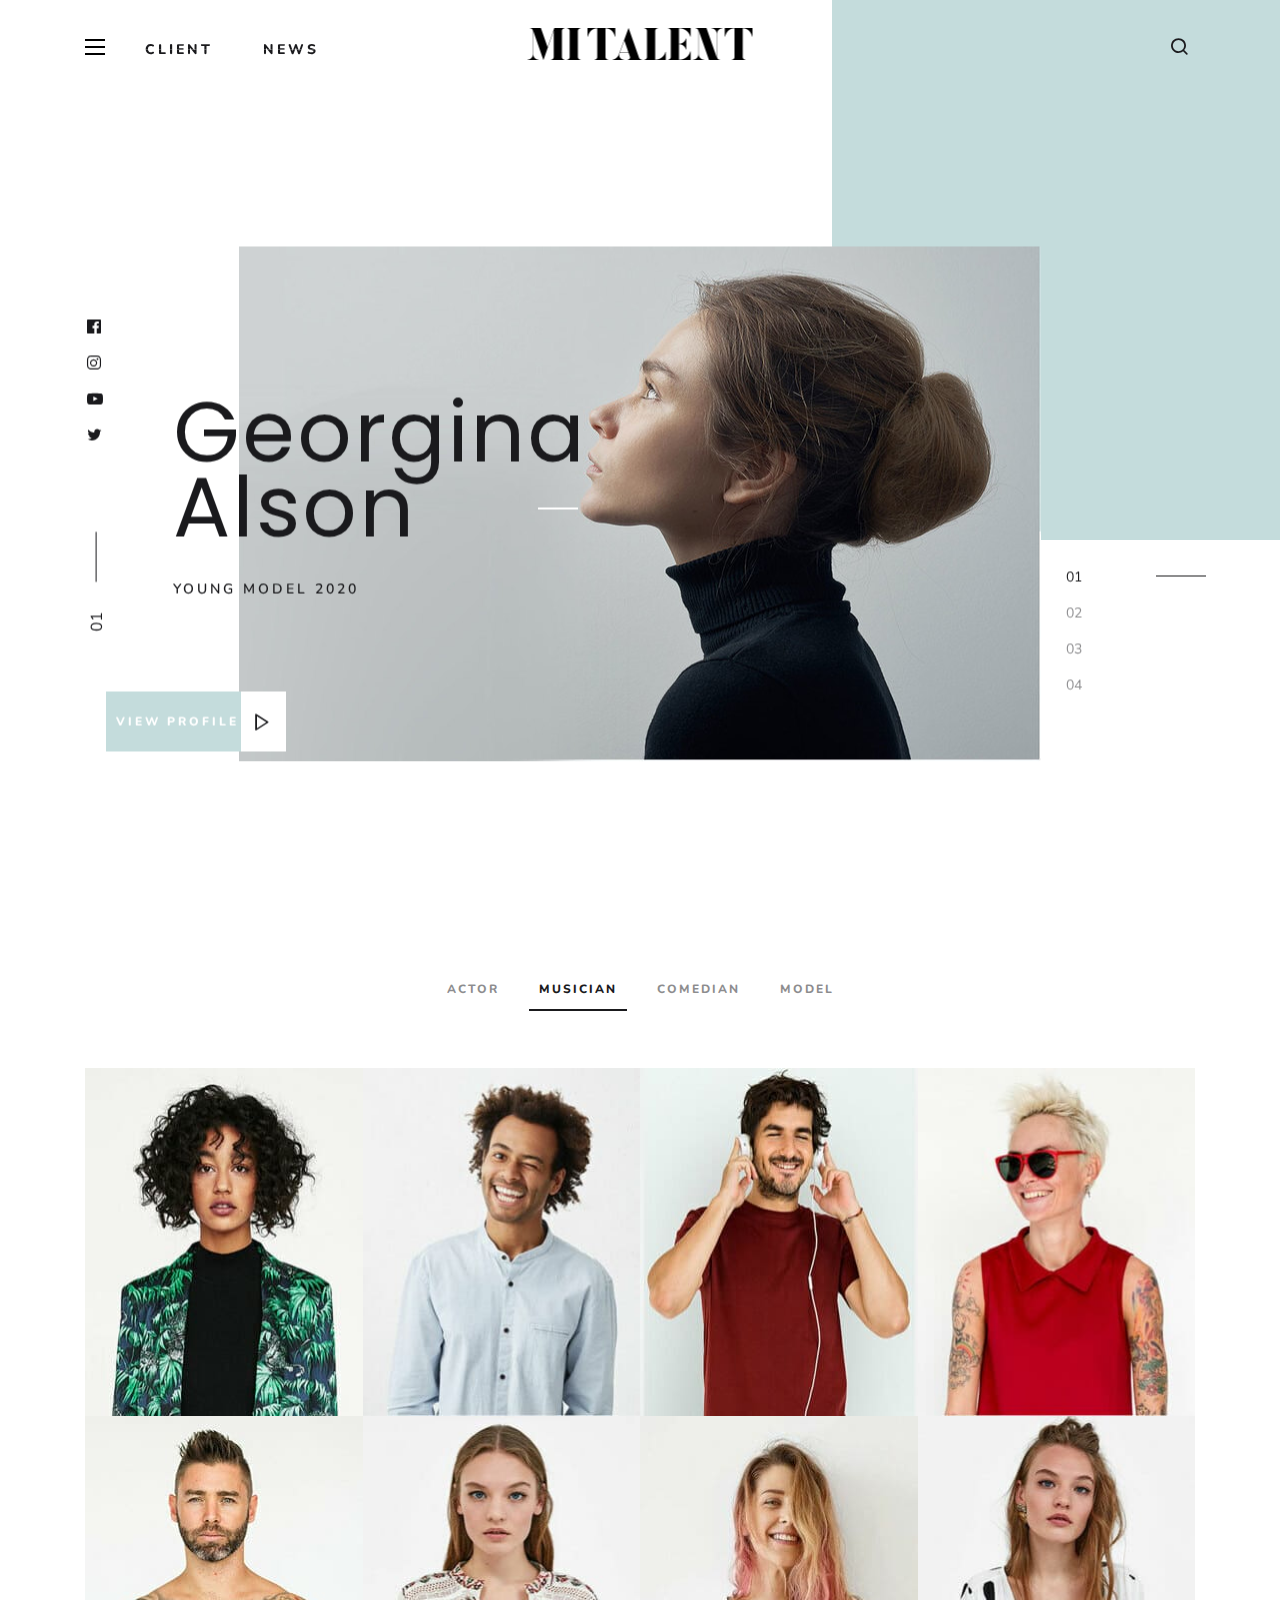
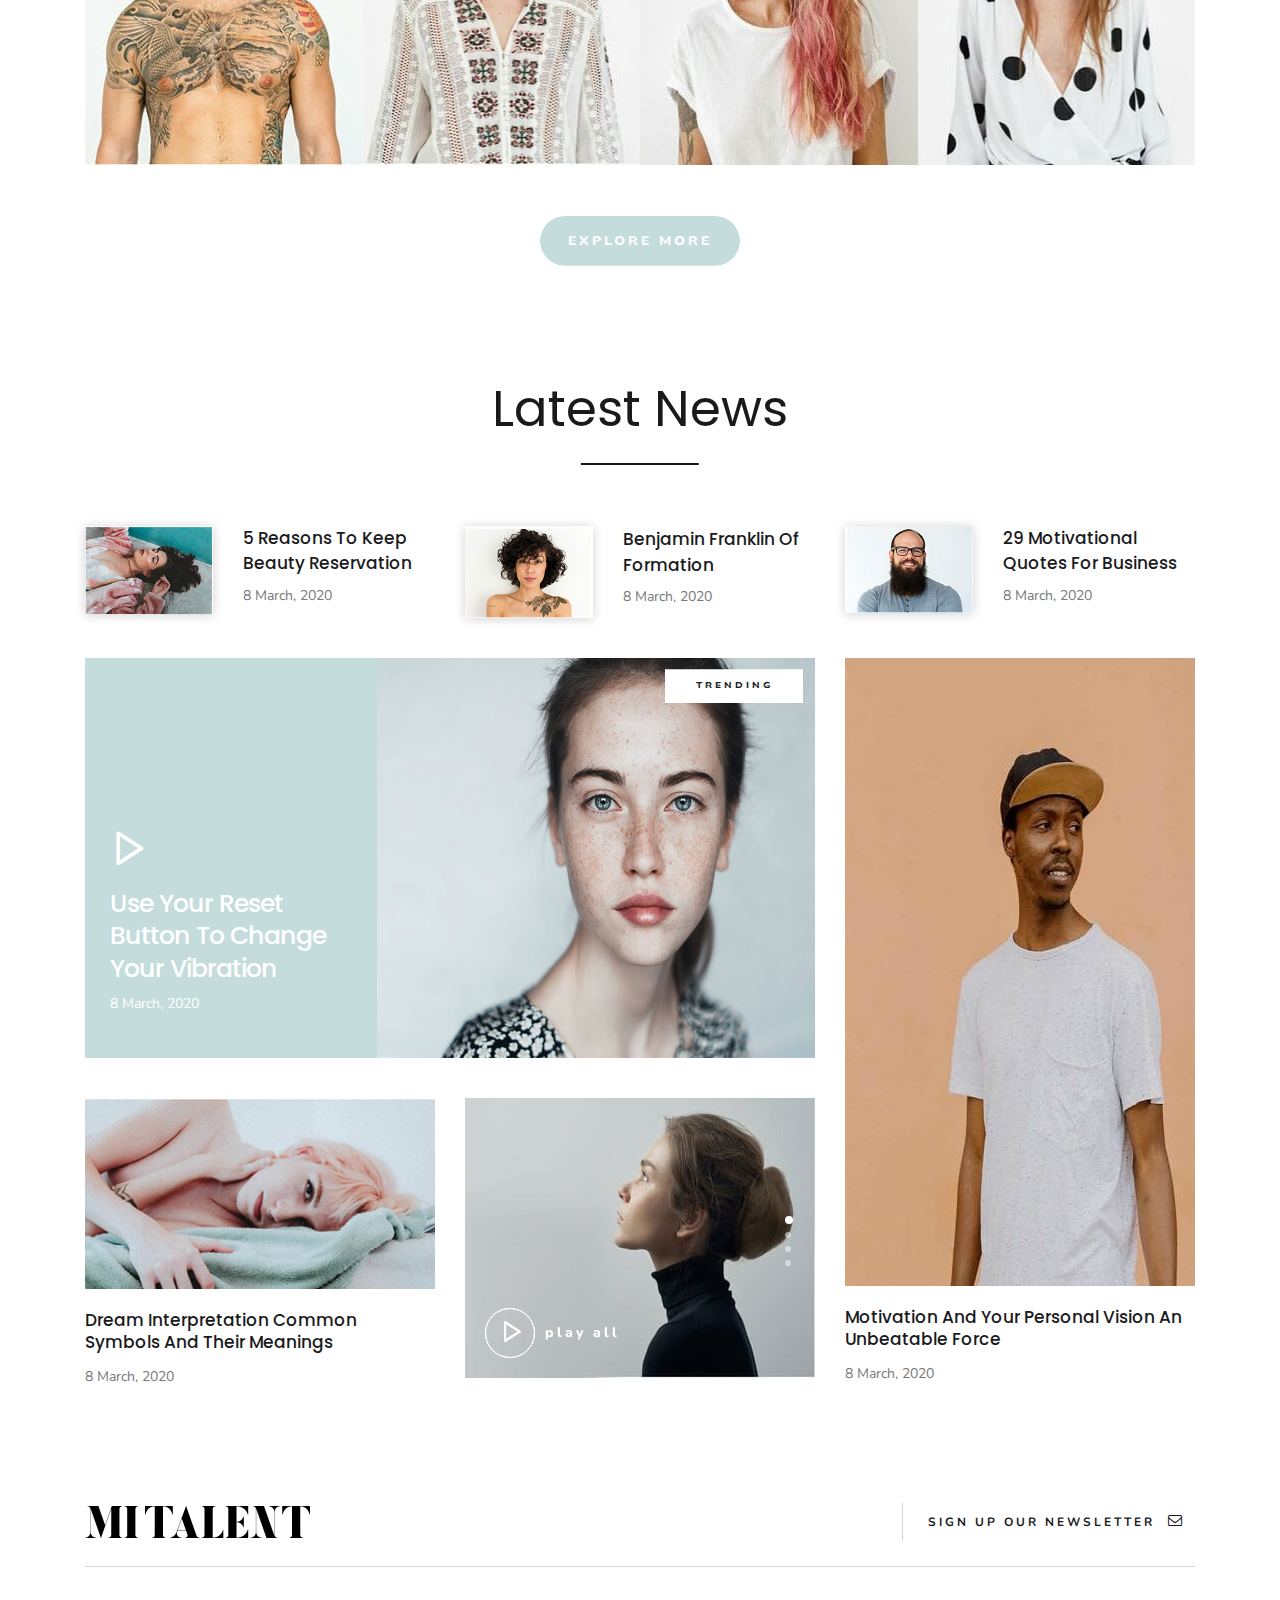
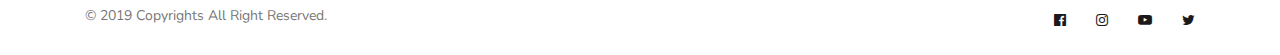
==== index.html @ 2afde76d "first commit" ====
<!DOCTYPE html>
<html lang="en">
  <head>
    <meta charset="UTF-8">
    <meta name="viewport" content="width=device-width, initial-scale=1.0">
    <meta http-equiv="X-UA-Compatible" content="ie=edge">
    <meta name="description" content="FrontEnd developer : khaled mahmoud ">
    <title>MITALENT</title>
    <link rel="stylesheet" href="https://fonts.googleapis.com/css?family=Nunito:300,400,600,700,800,900|Poppins:300,400,500,700,800,900&amp;display=swap">
    <link rel="stylesheet" href="font/style.css">
    <link rel="stylesheet" href="css/main.css">
  </head>
  <body>
    <header class="ourHeader">
      <!--start navbar-->
      <nav class="fixed-top">
        <div class="container">
          <div class="nav-container">
            <div class="nav-box">
              <div class="toggle"><span class="one"></span><span class="two"></span><span class="three"></span></div>
              <ul class="list-one">
                <li><a href="#" data-text="Client">Client</a></li>
                <li><a href="#" data-text="News">News</a></li>
              </ul>
            </div>
            <div class="logo-box"><img src="img/logo.png" alt="MITALENT logo"></div>
            <div class="search-box">
              <form>
                <button class="search"><i class="icon-search"></i></button>
                <input class="search-input" type="search" placeholder="Search">
              </form>
            </div>
          </div>
        </div>
        <div class="list-two">
          <ul>
            <li><a href="#" data-text="home">Home</a></li>
            <li><a href="#" data-text="About">About</a></li>
            <li><a href="#" data-text="Client">Client</a></li>
            <li><a href="#" data-text="Contact">Contact</a></li>
            <li><a href="#" data-text="News">News</a></li>
            <li><a href="#" data-text="Profile">Profile</a></li>
            <li><a href="#" data-text="Blog">Blog</a></li>
          </ul>
        </div>
      </nav>
      <!--start header-->
      <div class="main-header">
        <div class="container">
          <div class="swiper-container container">
            <div class="swiper-wrapper">
              <div class="swiper-slide">
                <div class="slid-body">
                  <div class="img-box"><img src="img/home_header/h1.jpg" alt="slid img">
                    <div class="titel">
                      <h2>Georgina <span>Alson</span></h2>
                      <p>young model 2020</p>
                    </div>
                    <div class="btn-profile"><a href="#">View profile <span> <i class="icon-play"></i></span></a></div>
                  </div>
                  <div class="icon-box">
                    <ul>
                      <li><a href="#"><i class="icon-facebook-official"></i></a></li>
                      <li><a href="#"><i class="icon-instagram"></i></a></li>
                      <li><a href="#"><i class="icon-youtube-play"></i></a></li>
                      <li><a href="#"><i class="icon-twitter"></i></a></li>
                    </ul>
                  </div>
                  <div class="num-box">
                    <p>01</p>
                  </div>
                </div>
              </div>
              <div class="swiper-slide">
                <div class="slid-body">
                  <div class="img-box"><img src="img/home_header/h2.jpg" alt="slid img">
                    <div class="titel">
                      <h2>Georgina <span>Alson</span></h2>
                      <p>young model 2020</p>
                    </div>
                    <div class="btn-profile"><a href="#">View profile <span> <i class="icon-play"></i></span></a></div>
                  </div>
                  <div class="icon-box">
                    <ul>
                      <li><a href="#"><i class="icon-facebook-official"></i></a></li>
                      <li><a href="#"><i class="icon-instagram"></i></a></li>
                      <li><a href="#"><i class="icon-youtube-play"></i></a></li>
                      <li><a href="#"><i class="icon-twitter"></i></a></li>
                    </ul>
                  </div>
                  <div class="num-box">
                    <p>02</p>
                  </div>
                </div>
              </div>
              <div class="swiper-slide">
                <div class="slid-body">
                  <div class="img-box"><img src="img/home_header/h3.jpg" alt="slid img">
                    <div class="titel">
                      <h2>Georgina <span>Alson</span></h2>
                      <p>young model 2020</p>
                    </div>
                    <div class="btn-profile"><a href="#">View profile <span> <i class="icon-play"></i></span></a></div>
                  </div>
                  <div class="icon-box">
                    <ul>
                      <li><a href="#"><i class="icon-facebook-official"></i></a></li>
                      <li><a href="#"><i class="icon-instagram"></i></a></li>
                      <li><a href="#"><i class="icon-youtube-play"></i></a></li>
                      <li><a href="#"><i class="icon-twitter"></i></a></li>
                    </ul>
                  </div>
                  <div class="num-box">
                    <p>03</p>
                  </div>
                </div>
              </div>
              <div class="swiper-slide">
                <div class="slid-body">
                  <div class="img-box"><img src="img/home_header/h4.jpg" alt="slid img">
                    <div class="titel">
                      <h2>Georgina <span>Alson</span></h2>
                      <p>young model 2020</p>
                    </div>
                    <div class="btn-profile"><a href="#">View profile <span> <i class="icon-play"></i></span></a></div>
                  </div>
                  <div class="icon-box">
                    <ul>
                      <li><a href="#"><i class="icon-facebook-official"></i></a></li>
                      <li><a href="#"><i class="icon-instagram"></i></a></li>
                      <li><a href="#"><i class="icon-youtube-play"></i></a></li>
                      <li><a href="#"><i class="icon-twitter"></i></a></li>
                    </ul>
                  </div>
                  <div class="num-box">
                    <p>04</p>
                  </div>
                </div>
              </div>
            </div>
            <div class="swiper-pagination"></div>
          </div>
        </div>
      </div>
    </header>
    <!--start Actor section-->
    <section class="actor pdd">
      <div class="container">
        <div class="mix-list">
          <ul>
            <li data-filter=".ac">Actor</li>
            <li class="mixitup-control-active active" data-filter="all">Musician</li>
            <li data-filter=".co">Comedian</li>
            <li data-filter=".mo">Model</li>
          </ul>
        </div>
        <div class="mixitup-container-1">
          <div class="mycard mix mo ac"><img src="img/actor/small/a1.jpg" alt="Actor photo">
            <div class="overlay"><a data-fancybox="gallery" data-morphing data-type="image" href="img/actor/big/ab1.jpg">
                <div class="icon-box"><i class="icon-arrow-up-right"></i></div></a>
              <div class="titel-box">
                <h3>Keith Ruiz</h3>
                <p>Comedian</p>
              </div>
            </div>
          </div>
          <div class="mycard mix"><img src="img/actor/small/a2.jpg" alt="Actor photo">
            <div class="overlay"><a data-fancybox="gallery" data-morphing data-type="image" href="img/actor/big/ab2.jpg">
                <div class="icon-box"><i class="icon-arrow-up-right"></i></div></a>
              <div class="titel-box">
                <h3>Keith Ruiz</h3>
                <p>Comedian</p>
              </div>
            </div>
          </div>
          <div class="mycard mix mo ac"><img src="img/actor/small/a3.jpg" alt="Actor photo">
            <div class="overlay"><a data-fancybox="gallery" data-morphing data-type="image" href="img/actor/big/ab3.jpg">
                <div class="icon-box"><i class="icon-arrow-up-right"></i></div></a>
              <div class="titel-box">
                <h3>Keith Ruiz</h3>
                <p>Comedian</p>
              </div>
            </div>
          </div>
          <div class="mycard mix mo"><img src="img/actor/small/a4.jpg" alt="Actor photo">
            <div class="overlay"><a data-fancybox="gallery" data-morphing data-type="image" href="img/actor/big/ab4.jpg">
                <div class="icon-box"><i class="icon-arrow-up-right"></i></div></a>
              <div class="titel-box">
                <h3>Keith Ruiz</h3>
                <p>Comedian</p>
              </div>
            </div>
          </div>
          <div class="mycard mix co"><img src="img/actor/small/a5.jpg" alt="Actor photo">
            <div class="overlay"><a data-fancybox="gallery" data-morphing data-type="image" href="img/actor/big/ab5.jpg">
                <div class="icon-box"><i class="icon-arrow-up-right"></i></div></a>
              <div class="titel-box">
                <h3>Keith Ruiz</h3>
                <p>Comedian</p>
              </div>
            </div>
          </div>
          <div class="mycard mix"><img src="img/actor/small/a6.jpg" alt="Actor photo">
            <div class="overlay"><a data-fancybox="gallery" data-morphing data-type="image" href="img/actor/big/ab6.jpg">
                <div class="icon-box"><i class="icon-arrow-up-right"></i></div></a>
              <div class="titel-box">
                <h3>Keith Ruiz</h3>
                <p>Comedian</p>
              </div>
            </div>
          </div>
          <div class="mycard mix"><img src="img/actor/small/a7.jpg" alt="Actor photo">
            <div class="overlay"><a data-fancybox="gallery" data-morphing data-type="image" href="img/actor/big/ab7.jpg">
                <div class="icon-box"><i class="icon-arrow-up-right"></i></div></a>
              <div class="titel-box">
                <h3>Keith Ruiz</h3>
                <p>Comedian</p>
              </div>
            </div>
          </div>
          <div class="mycard mix co"><img src="img/actor/small/a8.jpg" alt="Actor photo">
            <div class="overlay"><a data-fancybox="gallery" data-morphing data-type="image" href="img/actor/big/ab8.jpg">
                <div class="icon-box"><i class="icon-arrow-up-right"></i></div></a>
              <div class="titel-box">
                <h3>Keith Ruiz</h3>
                <p>Comedian</p>
              </div>
            </div>
          </div>
        </div>
        <div class="mixitup-container-2 mix2">
          <div class="mycard mix mo ac"><img src="img/actor/small/a9.jpg" alt="Actor photo">
            <div class="overlay"><a data-fancybox="gallery" data-morphing data-type="image" href="img/actor/big/ab9.jpg">
                <div class="icon-box"><i class="icon-arrow-up-right"></i></div></a>
              <div class="titel-box">
                <h3>Keith Ruiz</h3>
                <p>Comedian</p>
              </div>
            </div>
          </div>
          <div class="mycard mix mo ac"><img src="img/actor/small/a10.jpg" alt="Actor photo">
            <div class="overlay"><a data-fancybox="gallery" data-morphing data-type="image" href="img/actor/big/ab10.jpg">
                <div class="icon-box"><i class="icon-arrow-up-right"></i></div></a>
              <div class="titel-box">
                <h3>Keith Ruiz</h3>
                <p>Comedian</p>
              </div>
            </div>
          </div>
          <div class="mycard mix co mo"><img src="img/actor/small/a11.jpg" alt="Actor photo">
            <div class="overlay"><a data-fancybox="gallery" data-morphing data-type="image" href="img/actor/big/ab11.jpg">
                <div class="icon-box"><i class="icon-arrow-up-right"></i></div></a>
              <div class="titel-box">
                <h3>Keith Ruiz</h3>
                <p>Comedian</p>
              </div>
            </div>
          </div>
          <div class="mycard mix co"><img src="img/actor/small/a12.jpg" alt="Actor photo">
            <div class="overlay"><a data-fancybox="gallery" data-morphing data-type="image" href="img/actor/big/ab12.jpg">
                <div class="icon-box"><i class="icon-arrow-up-right"></i></div></a>
              <div class="titel-box">
                <h3>Keith Ruiz</h3>
                <p>Comedian</p>
              </div>
            </div>
          </div>
        </div><a class="main-btn" href="#" data-text="explore more">explore more</a>
      </div>
    </section>
    <section class="latestNews pdd">
      <div class="container">
        <div class="main-titel">
          <h2>Latest News</h2>
        </div>
        <div class="row">
          <div class="col-lg-4">
            <div class="topCard">
              <div class="row">
                <div class="col-lg-5 col-md-4 col-4 img-box"><img src="img/news/ns1.jpg" alt="Actor photo"></div>
                <div class="col-lg-7 col-md-8 col-8 text-box">
                  <h4>5 Reasons To Keep Beauty Reservation</h4>
                  <P>8 March, 2020</P>
                </div>
              </div>
            </div>
          </div>
          <div class="col-lg-4">
            <div class="topCard">
              <div class="row">
                <div class="col-lg-5 col-md-4 col-4 img-box"><img src="img/news/ns2.jpg" alt="Actor photo"></div>
                <div class="col-lg-7 col-md-8 col-8 text-box">
                  <h4>Benjamin Franklin Of Formation</h4>
                  <P>8 March, 2020</P>
                </div>
              </div>
            </div>
          </div>
          <div class="col-lg-4">
            <div class="topCard">
              <div class="row">
                <div class="col-lg-5 col-md-4 col-4 img-box"><img src="img/news/ns3.jpg" alt="Actor photo"></div>
                <div class="col-lg-7 col-md-8 col-8 text-box">
                  <h4>29 Motivational Quotes For Business</h4>
                  <P>8 March, 2020</P>
                </div>
              </div>
            </div>
          </div>
        </div>
        <div class="row">
          <div class="col-lg-8 col-12">
            <div class="row">
              <div class="col-12">
                <div class="news-trending">
                  <div class="img-box"><img src="img/news/n4.jpg" alt="news img"></div>
                  <div class="contint"><i class="icon-play"></i>
                    <h3>Use Your Reset Button To Change Your Vibration</h3>
                    <p>8 March, 2020</p>
                  </div>
                  <div class="news-btn"><a class="btn-white" href="#" data-text="trending">trending</a></div>
                </div>
              </div>
              <div class="col-sm-6 col-12">
                <div class="news-Dream"><img src="img/news/n5.jpg" alt="news img">
                  <div class="contint">
                    <h3>Dream Interpretation Common Symbols And Their Meanings</h3>
                    <p>8 March, 2020</p>
                  </div>
                </div>
              </div>
              <div class="col-sm-6 col-12">
                <div class="news-play">
                  <div class="swiper-container">
                    <div class="swiper-wrapper">
                      <div class="swiper-slide"><img src="img/news/n6.jpg" alt="news img">
                        <div class="contint"><i class="icon-play"></i>
                          <p>play all</p>
                        </div>
                      </div>
                      <div class="swiper-slide"><img src="img/news/n7.jpg" alt="news img">
                        <div class="contint"><i class="icon-play"></i>
                          <p>play all</p>
                        </div>
                      </div>
                      <div class="swiper-slide"><img src="img/news/n8.jpg" alt="news img">
                        <div class="contint"><i class="icon-play"></i>
                          <p>play all</p>
                        </div>
                      </div>
                      <div class="swiper-slide"><img src="img/news/n9.jpg" alt="news img">
                        <div class="contint"><i class="icon-play"></i>
                          <p>play all</p>
                        </div>
                      </div>
                    </div>
                    <div class="swiper-pagination"></div>
                  </div>
                </div>
              </div>
            </div>
          </div>
          <div class="col-md-4">
            <div class="news-motivation">
              <div class="swiper-container">
                <div class="swiper-wrapper">
                  <div class="swiper-slide"><img src="img/news/n10.jpg" alt="news img"></div>
                  <div class="swiper-slide"><img src="img/news/n11.jpg" alt="news img"></div>
                  <div class="swiper-slide"><img src="img/news/n10.jpg" alt="news img"></div>
                  <div class="swiper-slide"><img src="img/news/n11.jpg" alt="news img"></div>
                </div>
                <div class="swiper-pagination"></div>
              </div>
              <div class="contint">
                <h3>Motivation And Your Personal Vision An Unbeatable Force</h3>
                <p>8 March, 2020</p>
              </div>
            </div>
          </div>
        </div>
      </div>
    </section>
    <!--start footer-->
    <footer>
      <div class="container">
        <div class="footer-contint">
          <div class="top">
            <div class="logo-box"><img src="img/logo.png" alt="logo"></div>
            <div class="sign-box"><a href="#">sign up our newsletter<i class="icon-envelope-o"></i></a></div>
          </div>
          <div class="bottom">
            <p>&copy; 2019 Copyrights All Right Reserved.</p>
            <ul>
              <li><a href="#"><i class="icon-facebook-official"></i></a></li>
              <li><a href="#"><i class="icon-instagram"></i></a></li>
              <li><a href="#"><i class="icon-youtube-play">   </i></a></li>
              <li><a href="#"><i class="icon-twitter"></i></a></li>
            </ul>
          </div>
        </div>
      </div>
    </footer>
    <!--scripts-->
    <script src="js/jquery.min.js"></script>
    <script src="js/bootstrap.bundle.min.js"></script>
    <script src="js/swiper.min.js"></script>
    <script src="js/mixitup.js"></script>
    <script src="js/jquery.fancybox.min.js"></script>
    <script src="js/main.js"></script>
    <script src="http://localhost:35729/livereload.js"></script>
  </body>
</html>
---- font/style.css ----
@font-face {
  font-family: 'icomoon';
  src:  url('fonts/icomoon.eot?el92nm');
  src:  url('fonts/icomoon.eot?el92nm#iefix') format('embedded-opentype'),
    url('fonts/icomoon.ttf?el92nm') format('truetype'),
    url('fonts/icomoon.woff?el92nm') format('woff'),
    url('fonts/icomoon.svg?el92nm#icomoon') format('svg');
  font-weight: normal;
  font-style: normal;
}

[class^="icon-"], [class*=" icon-"] {
  /* use !important to prevent issues with browser extensions that change fonts */
  font-family: 'icomoon' !important;
  speak: none;
  font-style: normal;
  font-weight: normal;
  font-variant: normal;
  text-transform: none;
  line-height: 1;

  /* Better Font Rendering =========== */
  -webkit-font-smoothing: antialiased;
  -moz-osx-font-smoothing: grayscale;
}

.icon-arrow-left:before {
  content: "\e900";
}
.icon-arrow-right:before {
  content: "\e901";
}
.icon-arrow-up-right:before {
  content: "\e902";
}
.icon-home:before {
  content: "\e908";
}
.icon-map-pin:before {
  content: "\e909";
}
.icon-message-square:before {
  content: "\e90a";
}
.icon-phone-call:before {
  content: "\e90b";
}
.icon-search:before {
  content: "\e903";
}
.icon-share-2:before {
  content: "\e906";
}
.icon-star:before {
  content: "\e907";
}
.icon-user:before {
  content: "\e904";
}
.icon-play:before {
  content: "\e905";
}
.icon-envelope-o:before {
  content: "\f003";
}
.icon-th:before {
  content: "\f00a";
}
.icon-th-list:before {
  content: "\f00b";
}
.icon-twitter:before {
  content: "\f099";
}
.icon-youtube-play:before {
  content: "\f16a";
}
.icon-instagram:before {
  content: "\f16d";
}
.icon-facebook-official:before {
  content: "\f230";
}
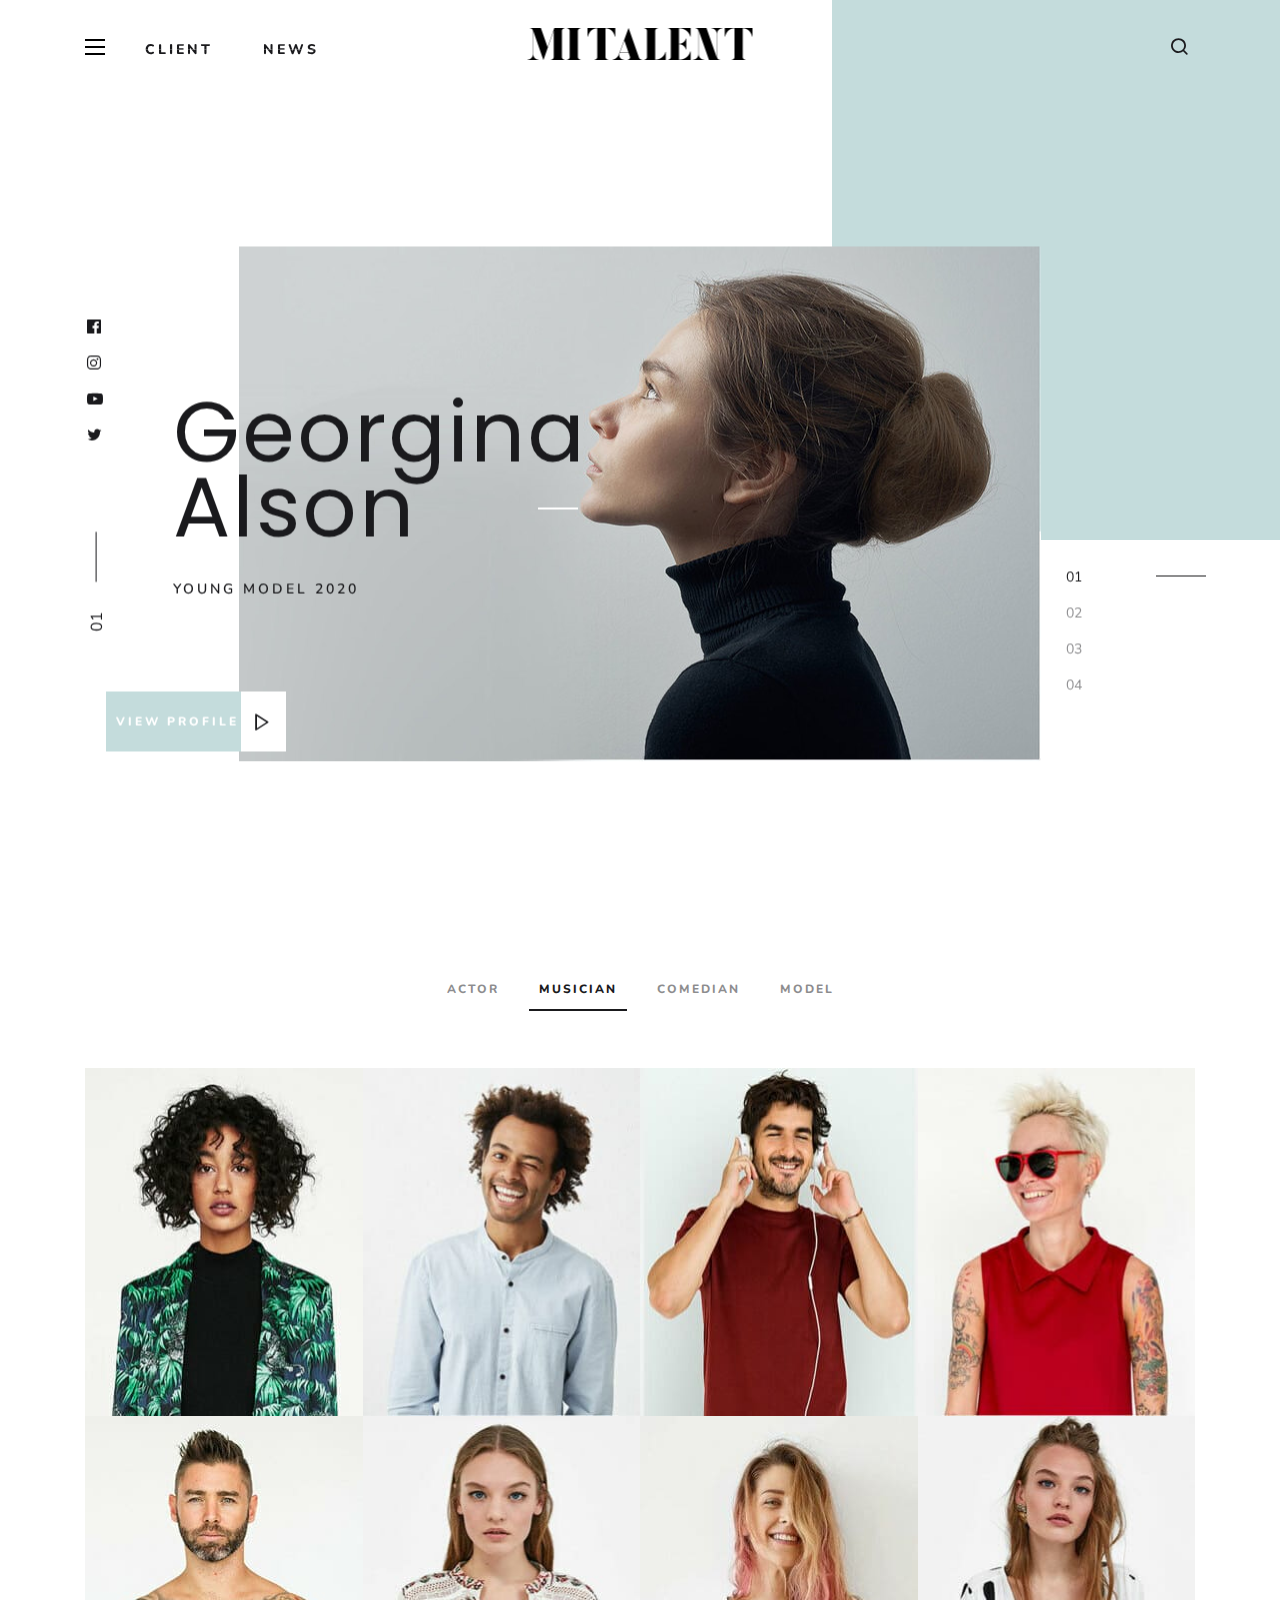
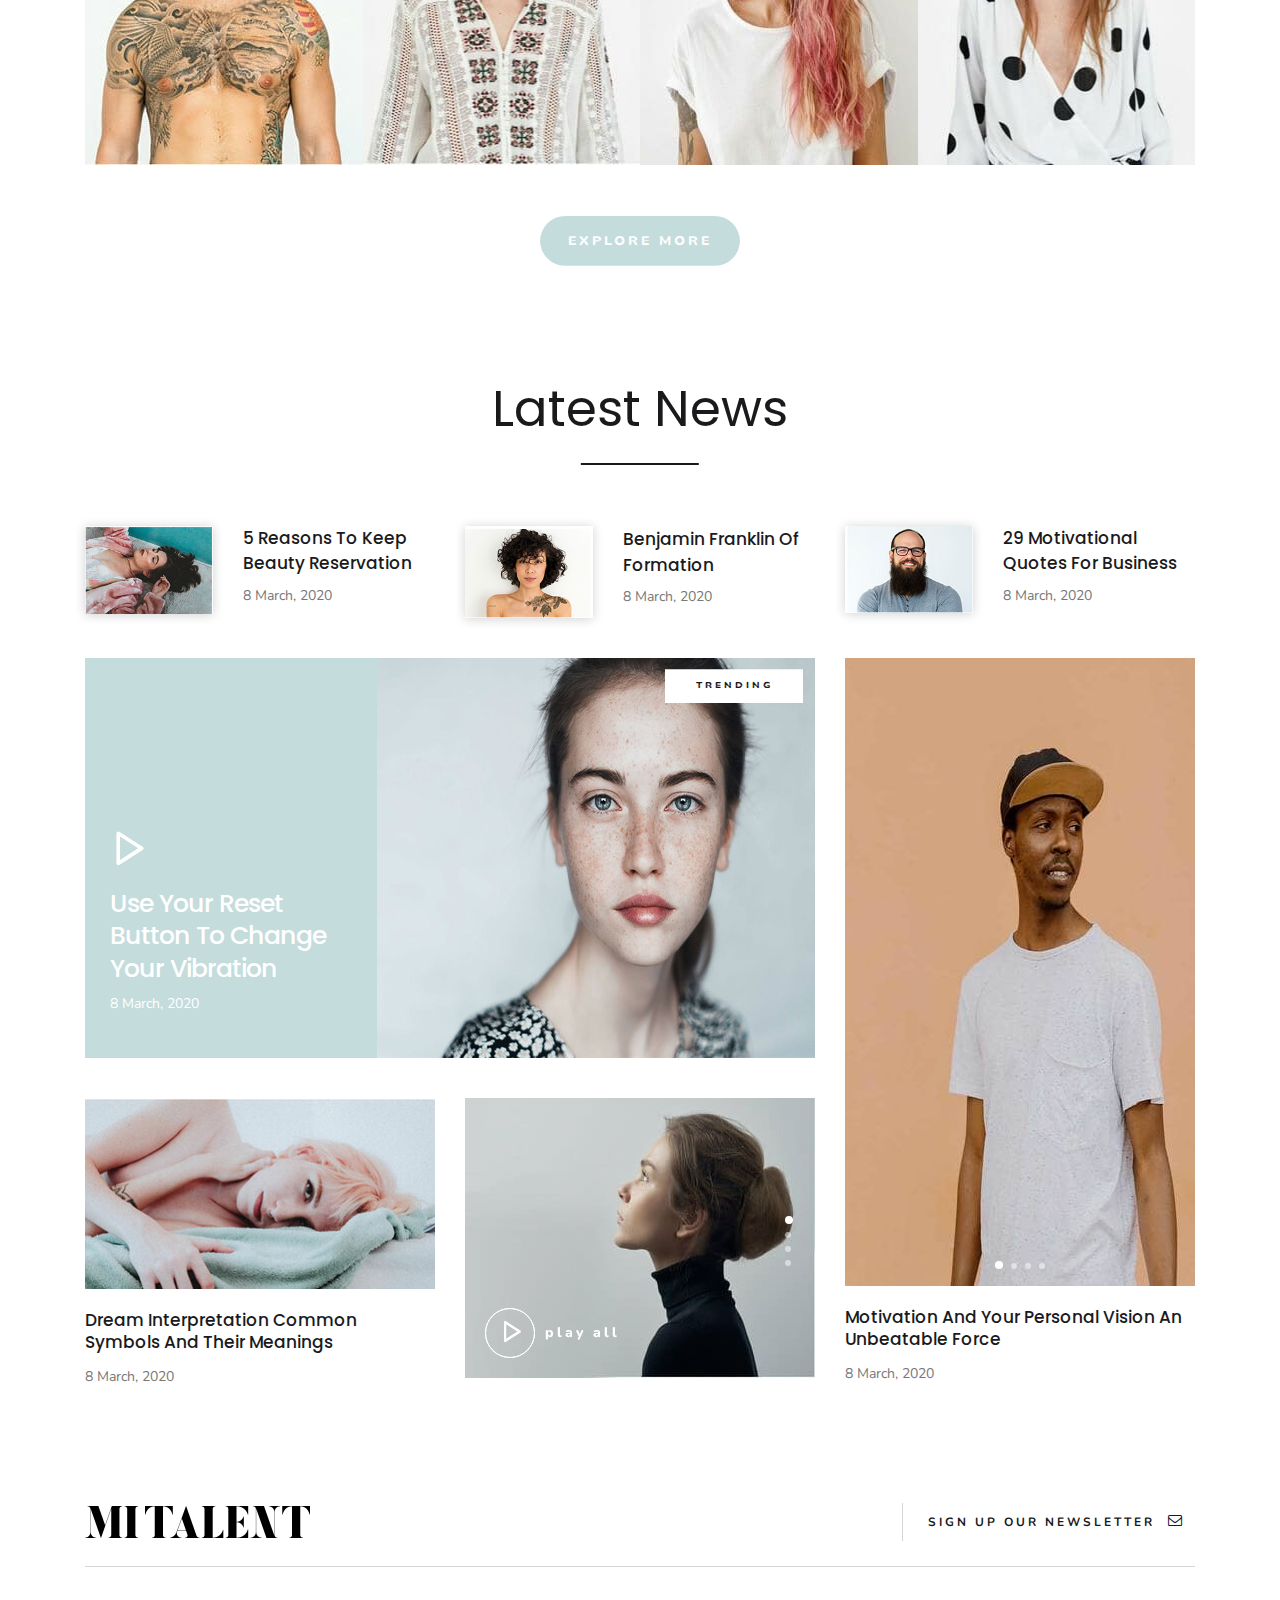
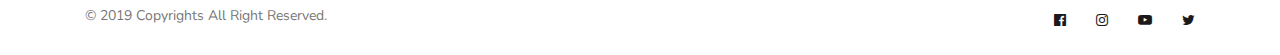
==== commit 24d8eb09: "new" ====
--- a/index.html
+++ b/index.html
@@ -229,39 +229,41 @@
           </div>
         </div>
         <div class="mixitup-container-2 mix2">
-          <div class="mycard mix mo ac"><img src="img/actor/small/a9.jpg" alt="Actor photo">
-            <div class="overlay"><a data-fancybox="gallery" data-morphing data-type="image" href="img/actor/big/ab9.jpg">
-                <div class="icon-box"><i class="icon-arrow-up-right"></i></div></a>
-              <div class="titel-box">
-                <h3>Keith Ruiz</h3>
-                <p>Comedian</p>
-              </div>
-            </div>
-          </div>
-          <div class="mycard mix mo ac"><img src="img/actor/small/a10.jpg" alt="Actor photo">
-            <div class="overlay"><a data-fancybox="gallery" data-morphing data-type="image" href="img/actor/big/ab10.jpg">
-                <div class="icon-box"><i class="icon-arrow-up-right"></i></div></a>
-              <div class="titel-box">
-                <h3>Keith Ruiz</h3>
-                <p>Comedian</p>
-              </div>
-            </div>
-          </div>
-          <div class="mycard mix co mo"><img src="img/actor/small/a11.jpg" alt="Actor photo">
-            <div class="overlay"><a data-fancybox="gallery" data-morphing data-type="image" href="img/actor/big/ab11.jpg">
-                <div class="icon-box"><i class="icon-arrow-up-right"></i></div></a>
-              <div class="titel-box">
-                <h3>Keith Ruiz</h3>
-                <p>Comedian</p>
-              </div>
-            </div>
-          </div>
-          <div class="mycard mix co"><img src="img/actor/small/a12.jpg" alt="Actor photo">
-            <div class="overlay"><a data-fancybox="gallery" data-morphing data-type="image" href="img/actor/big/ab12.jpg">
-                <div class="icon-box"><i class="icon-arrow-up-right"></i></div></a>
-              <div class="titel-box">
-                <h3>Keith Ruiz</h3>
-                <p>Comedian</p>
+          <div class="d-flex justify-content-center">
+            <div class="mycard mix mo ac"><img src="img/actor/small/a9.jpg" alt="Actor photo">
+              <div class="overlay"><a data-fancybox="gallery" data-morphing data-type="image" href="img/actor/big/ab9.jpg">
+                  <div class="icon-box"><i class="icon-arrow-up-right"></i></div></a>
+                <div class="titel-box">
+                  <h3>Keith Ruiz</h3>
+                  <p>Comedian</p>
+                </div>
+              </div>
+            </div>
+            <div class="mycard mix mo ac"><img src="img/actor/small/a10.jpg" alt="Actor photo">
+              <div class="overlay"><a data-fancybox="gallery" data-morphing data-type="image" href="img/actor/big/ab10.jpg">
+                  <div class="icon-box"><i class="icon-arrow-up-right"></i></div></a>
+                <div class="titel-box">
+                  <h3>Keith Ruiz</h3>
+                  <p>Comedian</p>
+                </div>
+              </div>
+            </div>
+            <div class="mycard mix co mo"><img src="img/actor/small/a11.jpg" alt="Actor photo">
+              <div class="overlay"><a data-fancybox="gallery" data-morphing data-type="image" href="img/actor/big/ab11.jpg">
+                  <div class="icon-box"><i class="icon-arrow-up-right"></i></div></a>
+                <div class="titel-box">
+                  <h3>Keith Ruiz</h3>
+                  <p>Comedian</p>
+                </div>
+              </div>
+            </div>
+            <div class="mycard mix co"><img src="img/actor/small/a12.jpg" alt="Actor photo">
+              <div class="overlay"><a data-fancybox="gallery" data-morphing data-type="image" href="img/actor/big/ab12.jpg">
+                  <div class="icon-box"><i class="icon-arrow-up-right"></i></div></a>
+                <div class="titel-box">
+                  <h3>Keith Ruiz</h3>
+                  <p>Comedian</p>
+                </div>
               </div>
             </div>
           </div>
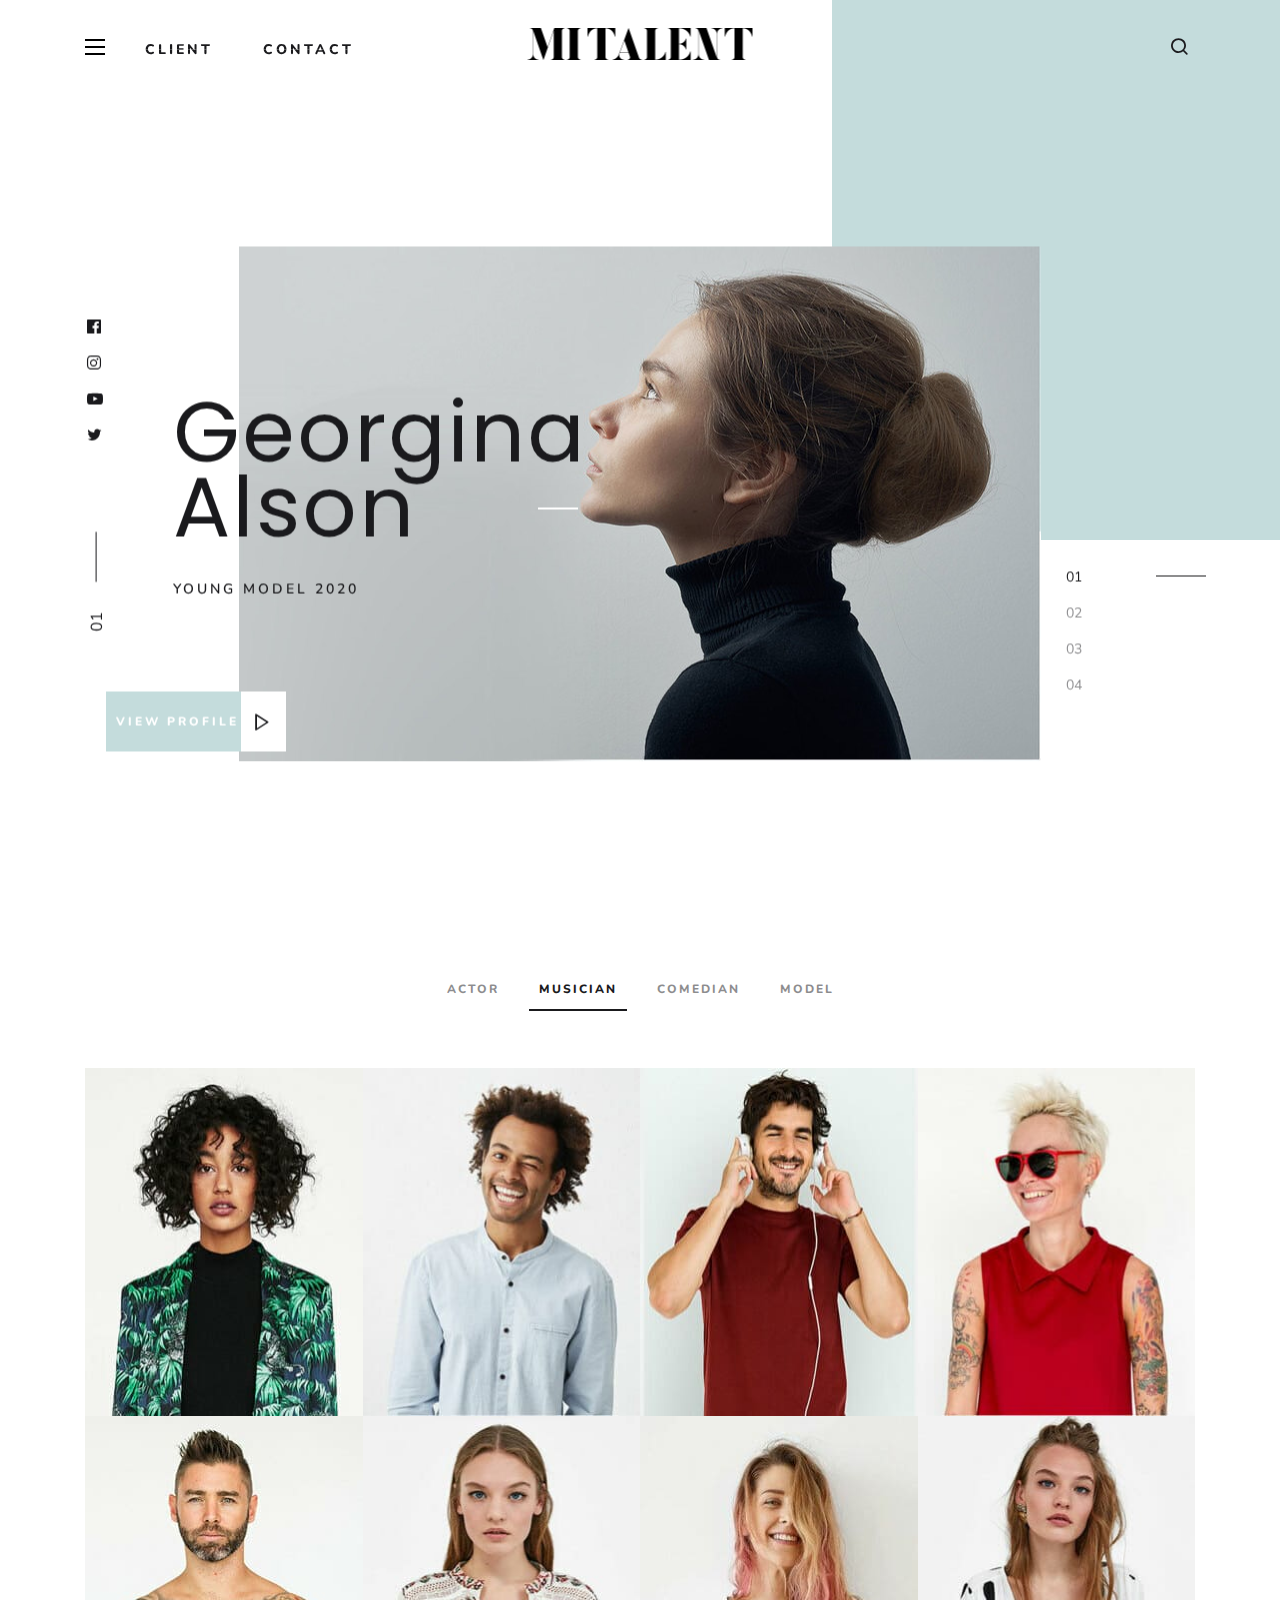
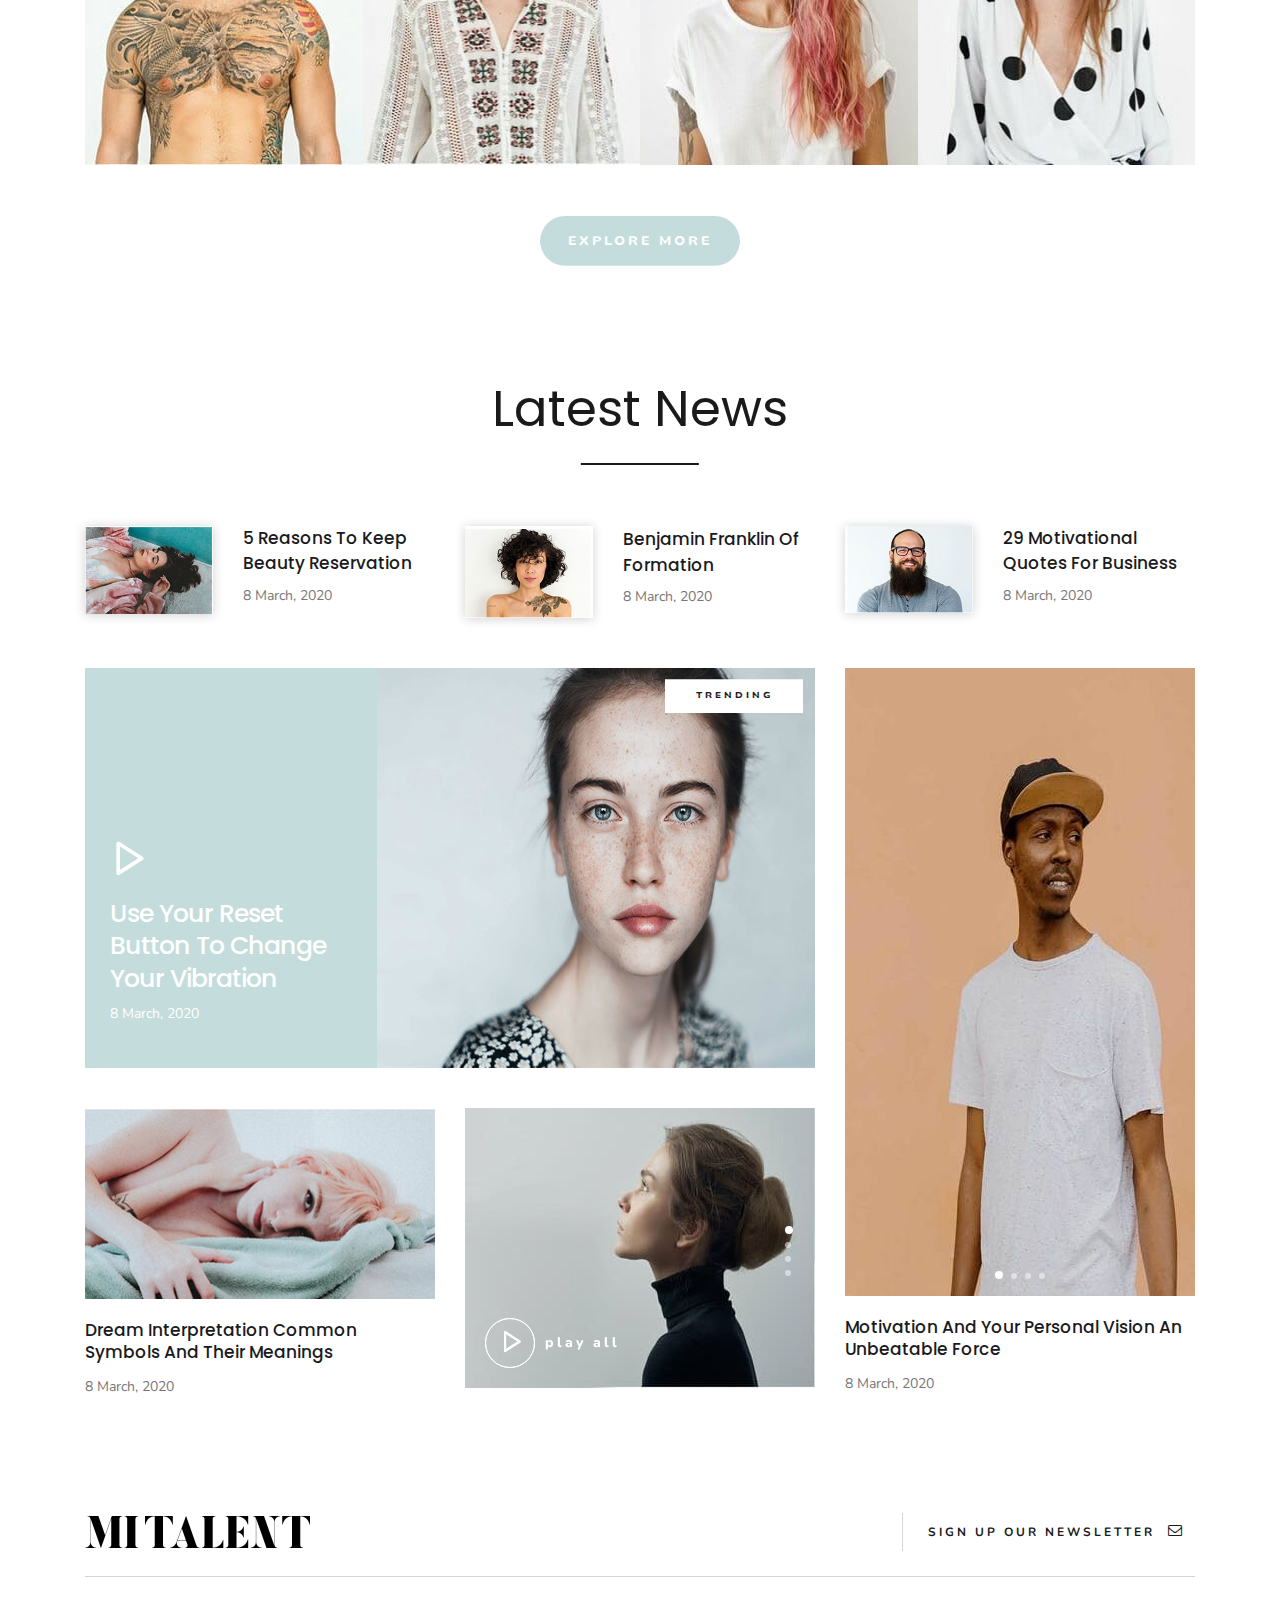
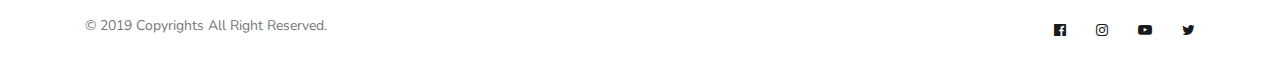
==== commit 80c570a8: "first commit" ====
--- a/index.html
+++ b/index.html
@@ -19,24 +19,24 @@
             <div class="nav-box">
               <div class="toggle"><span class="one"></span><span class="two"></span><span class="three"></span></div>
               <ul class="list-one">
-                <li><a href="#" data-text="Client">Client</a></li>
-                <li><a href="#" data-text="News">News</a></li>
+                <li><a href="client.html" data-text="Client">Client</a></li>
+                <li><a href="contact.html" data-text="Contact">Contact</a></li>
               </ul>
             </div>
             <div class="logo-box"><img src="img/logo.png" alt="MITALENT logo"></div>
             <div class="search-box">
               <form>
                 <button class="search"><i class="icon-search"></i></button>
-                <input class="search-input" type="search" placeholder="Search">
+                <input class="search-input" type="search" placeholder="SEARCH">
               </form>
             </div>
           </div>
         </div>
         <div class="list-two">
           <ul>
-            <li><a href="#" data-text="home">Home</a></li>
+            <li><a href="index.html" data-text="home">Home</a></li>
             <li><a href="#" data-text="About">About</a></li>
-            <li><a href="#" data-text="Client">Client</a></li>
+            <li><a href="client.html" data-text="Client">Client</a></li>
             <li><a href="#" data-text="Contact">Contact</a></li>
             <li><a href="#" data-text="News">News</a></li>
             <li><a href="#" data-text="Profile">Profile</a></li>
@@ -270,6 +270,7 @@
         </div><a class="main-btn" href="#" data-text="explore more">explore more</a>
       </div>
     </section>
+    <!--latestNews-->
     <section class="latestNews pdd">
       <div class="container">
         <div class="main-titel">
--- a/font/style.css
+++ b/font/style.css
@@ -1,10 +1,10 @@
 @font-face {
   font-family: 'icomoon';
-  src:  url('fonts/icomoon.eot?el92nm');
-  src:  url('fonts/icomoon.eot?el92nm#iefix') format('embedded-opentype'),
-    url('fonts/icomoon.ttf?el92nm') format('truetype'),
-    url('fonts/icomoon.woff?el92nm') format('woff'),
-    url('fonts/icomoon.svg?el92nm#icomoon') format('svg');
+  src:  url('fonts/icomoon.eot?q2wzz1');
+  src:  url('fonts/icomoon.eot?q2wzz1#iefix') format('embedded-opentype'),
+    url('fonts/icomoon.ttf?q2wzz1') format('truetype'),
+    url('fonts/icomoon.woff?q2wzz1') format('woff'),
+    url('fonts/icomoon.svg?q2wzz1#icomoon') format('svg');
   font-weight: normal;
   font-style: normal;
 }
@@ -24,6 +24,9 @@
   -moz-osx-font-smoothing: grayscale;
 }
 
+.icon-arrow-down:before {
+  content: "\e90c";
+}
 .icon-arrow-left:before {
   content: "\e900";
 }
@@ -32,6 +35,9 @@
 }
 .icon-arrow-up-right:before {
   content: "\e902";
+}
+.icon-arrow-up:before {
+  content: "\e90d";
 }
 .icon-home:before {
   content: "\e908";
